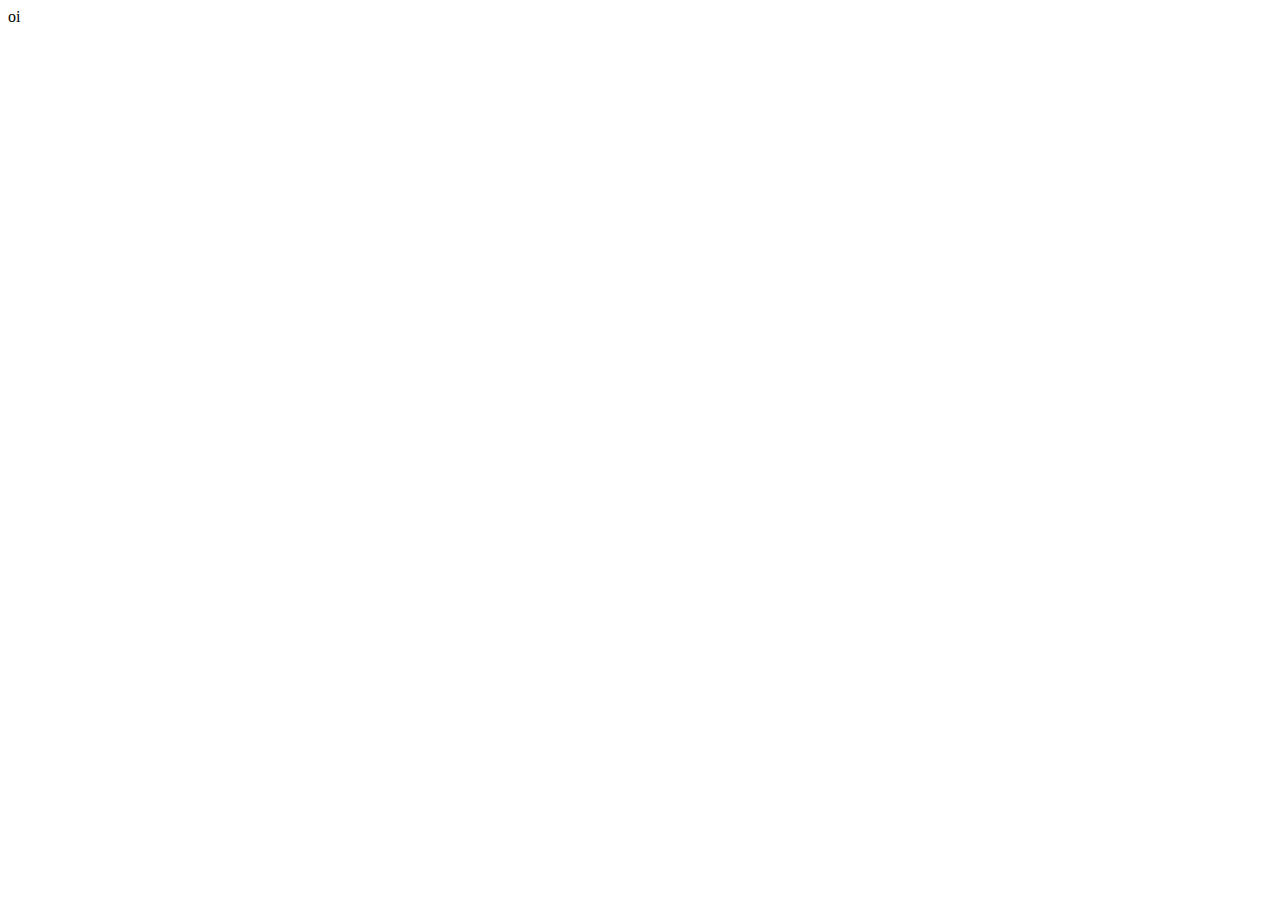
==== PetShop/Cadastro.html @ 4f4d4d79 "Conti" ====
<!DOCTYPE html>
<html lang="pt-br">
<head>
    <meta charset="UTF-8">
    <meta name="viewport" content="width=device-width, initial-scale=1.0">
    <title>PetHome - Cadastro</title>
    <link rel="shortcut icon" href="img/LogoImg.png" type="image/x-icon">
    <link rel="stylesheet" href="https://cdn.jsdelivr.net/npm/bootstrap-icons@1.3.0/font/bootstrap-icons.css">
    <link href="https://fonts.googleapis.com/css2?family=Rubik:wght@500&display=swap" rel="stylesheet">
    <link href="https://fonts.googleapis.com/css?family=Lilita+One&display=swap" rel="stylesheet">
    <link rel="stylesheet" href="CaStyle.css">
</head>
<body>
    oi
</body>
</html>
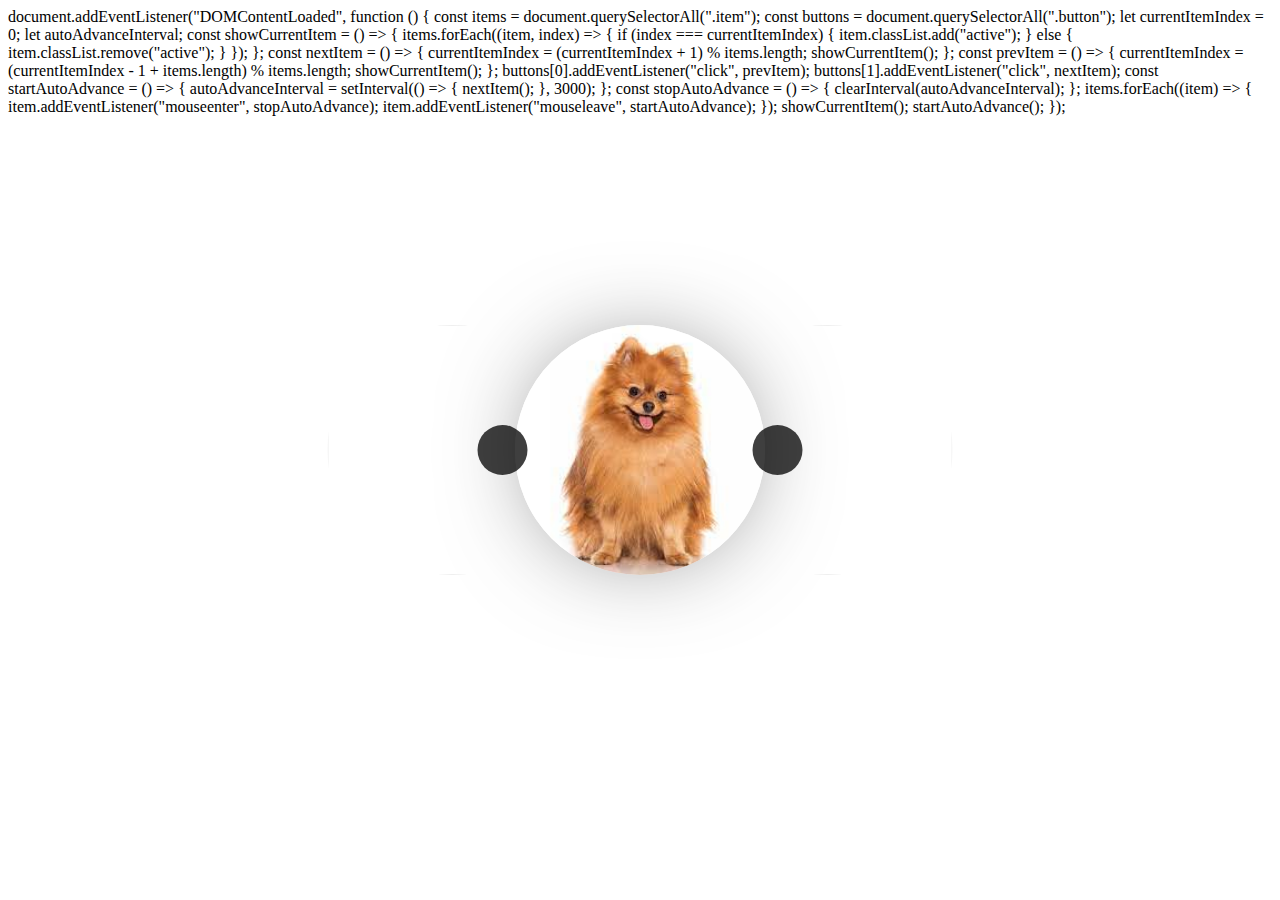
==== commit ea55f8d7: "IHHAAAAAAAA" ====
--- a/PetShop/Cadastro.html
+++ b/PetShop/Cadastro.html
@@ -11,6 +11,75 @@
     <link rel="stylesheet" href="CaStyle.css">
 </head>
 <body>
-    oi
+    <div class="items">
+		<div class="item active">
+			<img src="[data-uri]">
+		</div>
+		<div class="item next">
+			<img src="http://via.placeholder.com/500x500">
+		</div>
+		<div class="item">
+			<img src="http://via.placeholder.com/500x500">
+		</div>
+		<div class="item">
+			<img src="http://via.placeholder.com/500x500">
+		</div>
+		<div class="item prev">
+			<img src="http://via.placeholder.com/500x500">
+		</div>
+		<div class="button-container">
+			<div class="button"><i class="fas fa-angle-left"></i></div>
+			<div class="button"><i class="fas fa-angle-right"></i></div>
+		</div>
+	</div>
 </body>
-</html>+</html>
+
+
+document.addEventListener("DOMContentLoaded", function () {
+	const items = document.querySelectorAll(".item");
+	const buttons = document.querySelectorAll(".button");
+	let currentItemIndex = 0;
+	let autoAdvanceInterval;
+  
+	const showCurrentItem = () => {
+	  items.forEach((item, index) => {
+		if (index === currentItemIndex) {
+		  item.classList.add("active");
+		} else {
+		  item.classList.remove("active");
+		}
+	  });
+	};
+  
+	const nextItem = () => {
+	  currentItemIndex = (currentItemIndex + 1) % items.length;
+	  showCurrentItem();
+	};
+  
+	const prevItem = () => {
+	  currentItemIndex = (currentItemIndex - 1 + items.length) % items.length;
+	  showCurrentItem();
+	};
+  
+	buttons[0].addEventListener("click", prevItem);
+	buttons[1].addEventListener("click", nextItem);
+  
+	const startAutoAdvance = () => {
+	  autoAdvanceInterval = setInterval(() => {
+		nextItem();
+	  }, 3000);
+	};
+  
+	const stopAutoAdvance = () => {
+	  clearInterval(autoAdvanceInterval);
+	};
+  
+	items.forEach((item) => {
+	  item.addEventListener("mouseenter", stopAutoAdvance);
+	  item.addEventListener("mouseleave", startAutoAdvance);
+	});
+  
+	showCurrentItem();
+	startAutoAdvance();
+  });
--- a/PetShop/CaStyle.css
+++ b/PetShop/CaStyle.css
@@ -0,0 +1,221 @@
+<form>
+
+<input type="radio" name="fancy" autofocus value="clubs" id="clubs" />
+<input type="radio" name="fancy" value="hearts" id="hearts" />
+<input type="radio" name="fancy" value="spades" id="spades" />
+<input type="radio" name="fancy" value="diamonds" id="diamonds" />			
+<label for="clubs">&#9827; Clubs</label><label for="hearts">&#9829; Hearts</label><label for="spades">&#9824; Spades</label><label for="diamonds">&#9830; Diamonds</label>
+
+<div class="keys">Use left and right keys to navigate</div>
+</form>
+
+
+
+* {
+	box-sizing: border-box;
+}
+
+
+
+label {
+	background: #444;
+	color: #fff;
+	transition: transform 400ms ease-out;
+	display: inline-block;
+  min-height: 100%;
+	width: 100vw;
+	height: 100vh;
+	
+	
+	text-align: center;
+	line-height: 100vh;
+}
+
+form {
+	
+	top: 0;
+	left: 0;
+	bottom: 0;
+	right: 0;
+	white-space: nowrap;
+}
+input {
+	position: absolute;
+}
+
+.keys {
+	position: fixed;
+	z-index: 10;
+	bottom: 0;
+	left: 0;
+	right: 0;
+	padding: 1rem;
+	color: #fff;
+	text-align: center;
+	transition: all 300ms linear;
+	opacity: 0;
+}
+
+input:focus ~ .keys {
+	opacity: 0.8;
+}
+
+input:nth-of-type(1):checked ~ label:nth-of-type(1), 
+input:nth-of-type(2):checked ~ label:nth-of-type(2),
+input:nth-of-type(3):checked ~ label:nth-of-type(3),
+input:nth-of-type(4):checked ~ label:nth-of-type(4){
+   z-index: 0;
+}
+
+input:nth-of-type(1):checked ~ label {
+	transform: translate3d(0, 0, 0);
+}
+
+input:nth-of-type(2):checked ~ label {
+	transform: translate3d(-100%, 0, 0);
+}
+
+input:nth-of-type(3):checked ~ label {
+	transform: translate3d(-200%, 0, 0);
+}
+
+input:nth-of-type(4):checked ~ label {
+	transform: translate3d(-300%, 0, 0);
+}
+
+label {
+	background: #444;
+	background-size: cover;
+	font-size: 3rem;
+}
+
+label[for="diamonds"],
+label[for="hearts"] {
+	background: #cc0000;
+}
+
+label:before,
+label:after {
+	color: white;
+	display: block;
+	background: rgba(255,255,255,0.2);
+	position: absolute;
+	padding: 1rem;
+	font-size: 3rem;
+	height: 10rem;
+	line-height: 10rem;
+	top: 50%;
+	transform: translate3d(0, -50%, 0);
+	cursor: pointer;
+}
+
+label:before {
+	content: "\276D";
+	right: 100%;
+	border-top-left-radius: 50%;
+	border-bottom-left-radius: 50%;
+}
+
+label:after {
+	content: "\276C";
+	left: 100%;
+	border-top-right-radius: 50%;
+	border-bottom-right-radius: 50%;
+}
+
+
+
+
+
+
+
+
+.items {
+	position: absolute;
+	top: 50%;
+	left: 50%;
+	transform: translate(-50%, -50%);
+	user-select: none;
+  }
+  
+  .items .item {
+	position: absolute;
+	top: 50%;
+	left: 50%;
+	transform: translate(-50%, -50%);
+	width: 250px;
+	height: 250px;
+	border-radius: 50%; /* bolinha */
+	overflow: hidden;
+	transition: all 300ms ease-in-out;
+	z-index: -1;
+	opacity: 0;
+  }
+  
+  .item img {
+	width: 100%;
+	height: 100%;
+	object-fit: cover;
+  }
+  
+  .item.active {
+	opacity: 1;
+	z-index: 99;
+	box-shadow: 0px 0px 105px -35px rgba(0, 0, 0, 0.75);
+  }
+  
+  .item.prev {
+	z-index: 2;
+	opacity: 0.25;
+	transform: translate(-125%, -50%);
+  }
+  
+  .item.next {
+	z-index: 2;
+	opacity: 0.25;
+	transform: translate(25%, -50%);
+  }
+  
+  .items .button-container {
+	position: absolute;
+	top: 50%;
+	left: 50%;
+	transform: translate(-50%, -50%);
+	width: 275px;
+	z-index: 100;
+  }
+  
+  .button-container .button {
+	color: #fff;
+	font-size: 32px;
+	cursor: pointer;
+	position: relative;
+	opacity: 0.75;
+	transition: all 300ms ease-in-out;
+  }
+  
+  .button-container .button:hover {
+	opacity: 1;
+  }
+  
+  .button-container .button:before {
+	content: "";
+	position: absolute;
+	top: 50%;
+	left: 50%;
+	transform: translate(-50%, -50%);
+	width: 50px;
+	height: 50px;
+	background-color: rgba(0, 0, 0, 1);
+	border-radius: 50%;
+	z-index: -99;
+  }
+  
+  .button-container .button:nth-child(1) {
+	float: left;
+  }
+  
+  .button-container .button:nth-child(2) {
+	float: right;
+  }
+  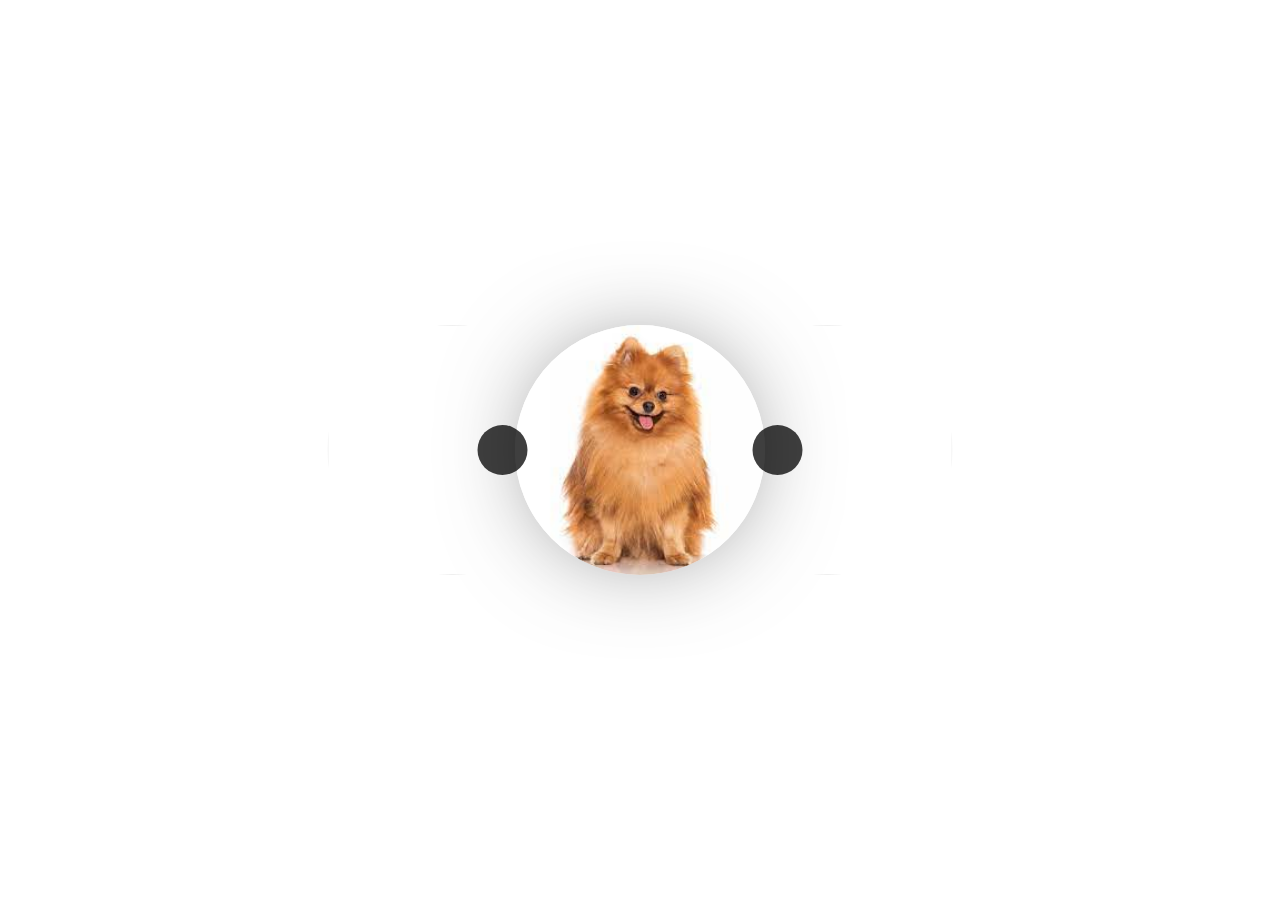
==== commit 1a703dad: "AAAAAA" ====
--- a/PetShop/Cadastro.html
+++ b/PetShop/Cadastro.html
@@ -34,52 +34,3 @@
 	</div>
 </body>
 </html>
-
-
-document.addEventListener("DOMContentLoaded", function () {
-	const items = document.querySelectorAll(".item");
-	const buttons = document.querySelectorAll(".button");
-	let currentItemIndex = 0;
-	let autoAdvanceInterval;
-  
-	const showCurrentItem = () => {
-	  items.forEach((item, index) => {
-		if (index === currentItemIndex) {
-		  item.classList.add("active");
-		} else {
-		  item.classList.remove("active");
-		}
-	  });
-	};
-  
-	const nextItem = () => {
-	  currentItemIndex = (currentItemIndex + 1) % items.length;
-	  showCurrentItem();
-	};
-  
-	const prevItem = () => {
-	  currentItemIndex = (currentItemIndex - 1 + items.length) % items.length;
-	  showCurrentItem();
-	};
-  
-	buttons[0].addEventListener("click", prevItem);
-	buttons[1].addEventListener("click", nextItem);
-  
-	const startAutoAdvance = () => {
-	  autoAdvanceInterval = setInterval(() => {
-		nextItem();
-	  }, 3000);
-	};
-  
-	const stopAutoAdvance = () => {
-	  clearInterval(autoAdvanceInterval);
-	};
-  
-	items.forEach((item) => {
-	  item.addEventListener("mouseenter", stopAutoAdvance);
-	  item.addEventListener("mouseleave", startAutoAdvance);
-	});
-  
-	showCurrentItem();
-	startAutoAdvance();
-  });
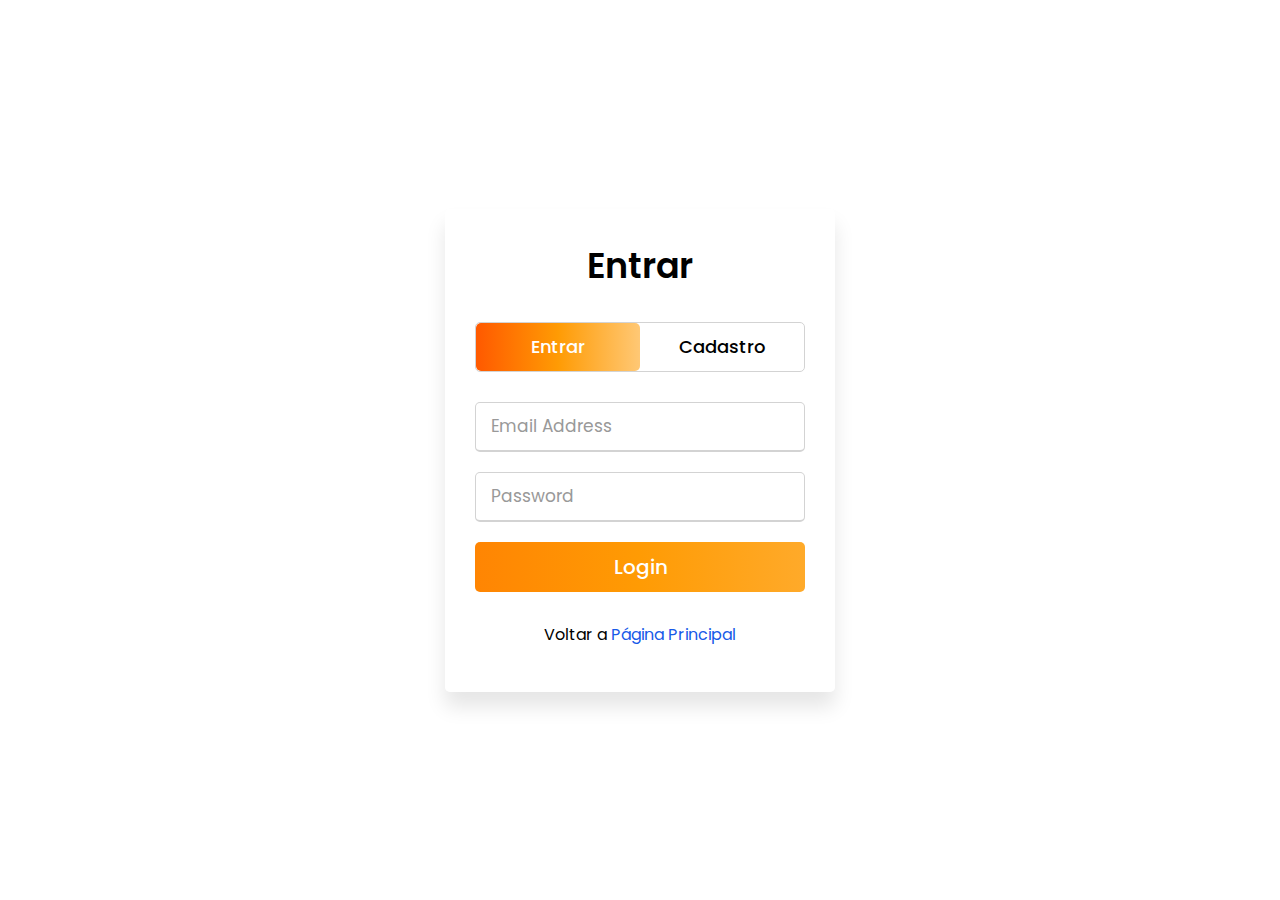
==== commit 90f184fa: "Cadastro/footer/ajustes" ====
--- a/PetShop/Cadastro.html
+++ b/PetShop/Cadastro.html
@@ -1,36 +1,74 @@
 <!DOCTYPE html>
 <html lang="pt-br">
+
 <head>
-    <meta charset="UTF-8">
-    <meta name="viewport" content="width=device-width, initial-scale=1.0">
-    <title>PetHome - Cadastro</title>
-    <link rel="shortcut icon" href="img/LogoImg.png" type="image/x-icon">
-    <link rel="stylesheet" href="https://cdn.jsdelivr.net/npm/bootstrap-icons@1.3.0/font/bootstrap-icons.css">
-    <link href="https://fonts.googleapis.com/css2?family=Rubik:wght@500&display=swap" rel="stylesheet">
-    <link href="https://fonts.googleapis.com/css?family=Lilita+One&display=swap" rel="stylesheet">
-    <link rel="stylesheet" href="CaStyle.css">
+	<meta charset="UTF-8">
+	<meta name="viewport" content="width=device-width, initial-scale=1.0">
+	<title>PetHome - Cadastro</title>
+	<link rel="shortcut icon" href="img/LogoImg.png" type="image/x-icon">
+	<link rel="stylesheet" href="https://cdn.jsdelivr.net/npm/bootstrap-icons@1.3.0/font/bootstrap-icons.css">
+	<link href="https://fonts.googleapis.com/css2?family=Rubik:wght@500&display=swap" rel="stylesheet">
+	<link href="https://fonts.googleapis.com/css?family=Lilita+One&display=swap" rel="stylesheet">
+	<link rel="stylesheet" href="CaStyle.css">
+
 </head>
+
 <body>
-    <div class="items">
-		<div class="item active">
-			<img src="[data-uri]">
+	    
+	<div class="wrapper">
+		<div class="title-text">
+			<div class="title login">
+				Entrar
+			</div>
+			<div class="title signup">
+				Cadastre-se
+			</div>
 		</div>
-		<div class="item next">
-			<img src="http://via.placeholder.com/500x500">
-		</div>
-		<div class="item">
-			<img src="http://via.placeholder.com/500x500">
-		</div>
-		<div class="item">
-			<img src="http://via.placeholder.com/500x500">
-		</div>
-		<div class="item prev">
-			<img src="http://via.placeholder.com/500x500">
-		</div>
-		<div class="button-container">
-			<div class="button"><i class="fas fa-angle-left"></i></div>
-			<div class="button"><i class="fas fa-angle-right"></i></div>
+		<div class="form-container">
+			<div class="slide-controls">
+				<input type="radio" name="slide" id="login" checked>
+				<input type="radio" name="slide" id="signup">
+				<label for="login" class="slide login">Entrar</label>
+				<label for="signup" class="slide signup">Cadastro</label>
+				<div class="slider-tab"></div>
+			</div>
+			<div class="form-inner">
+				<form action="#" class="login">
+					<div class="field">
+						<input type="text" placeholder="Email Address" required>
+					</div>
+					<div class="field">
+						<input type="password" placeholder="Password" required>
+					</div>
+					
+					<div class="field btn">
+						<div class="btn-layer"></div>
+						<input type="submit" value="Login">
+					</div>
+					<div class="signup-link">
+						Voltar a <a href="Index.html">Página Principal</a>
+					</div>
+				</form>
+				<form action="#" class="signup">
+					<div class="field">
+						<input type="text" placeholder="Email Address" required>
+					</div>
+					<div class="field">
+						<input type="password" placeholder="Password" required>
+					</div>
+					<div class="field">
+						<input type="password" placeholder="Confirm password" required>
+					</div>
+					<div class="field btn">
+						<div class="btn-layer"></div>
+						<input type="submit" value="Signup">
+					</div>
+				</form>
+			</div>
 		</div>
 	</div>
+
 </body>
-</html>
+<script src="CaScript.js"></script>
+
+</html>--- a/PetShop/CaStyle.css
+++ b/PetShop/CaStyle.css
@@ -1,221 +1,231 @@
-<form>
-
-<input type="radio" name="fancy" autofocus value="clubs" id="clubs" />
-<input type="radio" name="fancy" value="hearts" id="hearts" />
-<input type="radio" name="fancy" value="spades" id="spades" />
-<input type="radio" name="fancy" value="diamonds" id="diamonds" />			
-<label for="clubs">&#9827; Clubs</label><label for="hearts">&#9829; Hearts</label><label for="spades">&#9824; Spades</label><label for="diamonds">&#9830; Diamonds</label>
-
-<div class="keys">Use left and right keys to navigate</div>
-</form>
-
-
+@import url('https://fonts.googleapis.com/css?family=Poppins:400,500,600,700&display=swap');
 
 * {
+	margin: 0;
+	padding: 0;
 	box-sizing: border-box;
-}
-
-
-
-label {
-	background: #444;
-	color: #fff;
-	transition: transform 400ms ease-out;
-	display: inline-block;
-  min-height: 100%;
-	width: 100vw;
-	height: 100vh;
-	
-	
+	font-family: 'Poppins', sans-serif;
+}
+
+html,
+body {
+	display: grid;
+	height: 100%;
+	width: 100%;
+	place-items: center;
+	background-image: url("https://editalconcursosbrasil.com.br/wp-content/uploads/2023/02/gato-preto-vizinha-nome-lucifer-lucy-polemica.jpg");
+	background-repeat: no-repeat;
+	background-size: cover;
+}
+
+::selection {
+	background: #FF5A5F;
+	color: #fff;
+	opacity: 70%;
+}
+
+.wrapper{
+	overflow: hidden;
+	max-width: 390px;
+	background: rgba(255, 255, 255, 0.6);
+	padding: 30px;
+	border-radius: 5px;
+	box-shadow: 0px 15px 20px rgba(0, 0, 0, 0.1);
+}
+
+
+
+.wrapper .title-text {
+	display: flex;
+	width: 200%;
+	opacity: unset;
+}
+
+.wrapper .title {
+	width: 50%;
+	font-size: 35px;
+	font-weight: 600;
 	text-align: center;
-	line-height: 100vh;
-}
-
-form {
-	
-	top: 0;
+	transition: all 0.6s cubic-bezier(0.68, -0.55, 0.265, 1);
+}
+
+
+
+.wrapper .slide-controls {
+	position: relative;
+	display: flex;
+	height: 50px;
+	width: 100%;
+	overflow: hidden;
+	margin: 30px 0 10px 0;
+	justify-content: space-between;
+	border: 1px solid lightgrey;
+	border-radius: 5px;
+	opacity: 100%;
+	stroke-opacity: initial	;
+}
+
+.slide-controls .slide {
+	height: 100%;
+	width: 100%;
+	color: #fff;
+	font-size: 18px;
+	font-weight: 500;
+	text-align: center;
+	line-height: 48px;
+	cursor: pointer;
+	z-index: 1;
+	transition: all 0.6s ease;
+	opacity: ;
+}
+
+.slide-controls label.signup {
+	color: #000;
+}
+
+.slide-controls .slider-tab {
+	position: absolute;
+	height: 100%;
+	width: 50%;
 	left: 0;
-	bottom: 0;
-	right: 0;
-	white-space: nowrap;
-}
-input {
+	z-index: 0;
+	border-radius: 5px;
+	background: rgb(255, 89, 0, 1);
+	background: linear-gradient(90deg, rgba(255, 89, 0, 1) 0%, rgba(255, 155, 4, 1) 50%, rgba(255, 200, 117, 1) 100%);
+	transition: all 0.6s cubic-bezier(0.68, -0.55, 0.265, 1.55);
+}
+
+input[type="radio"] {
+	display: none;
+}
+
+#signup:checked~.slider-tab {
+	left: 50%;
+}
+
+#signup:checked~label.signup {
+	color: #fff;
+	cursor: default;
+	user-select: none;
+}
+
+#signup:checked~label.login {
+	color: #000;
+}
+
+#login:checked~label.signup {
+	color: #000;
+}
+
+#login:checked~label.login {
+	cursor: default;
+	user-select: none;
+}
+
+.wrapper .form-container {
+	width: 100%;
+	overflow: hidden;
+}
+
+.form-container .form-inner {
+	display: flex;
+	width: 200%;
+}
+
+.form-container .form-inner form {
+	width: 50%;
+	transition: all 0.6s cubic-bezier(0.68, -0.55, 0.265, 1.55);
+}
+
+.form-inner form .field {
+	height: 50px;
+	width: 100%;
+	margin-top: 20px;
+}
+
+.form-inner form .field input {
+	height: 100%;
+	width: 100%;
+	outline: none;
+	padding-left: 15px;
+	border-radius: 5px;
+	border: 1px solid lightgrey;
+	border-bottom-width: 2px;
+	font-size: 17px;
+	transition: all 0.3s ease;
+}
+
+.form-inner form .field input:focus {
+	border-color: #175AE8;
+	/* box-shadow: inset 0 0 3px #fb6aae; */
+}
+
+.form-inner form .field input::placeholder {
+	color: #999;
+	transition: all 0.3s ease;
+}
+
+form .field input:focus::placeholder {
+	color: #b3b3b3;
+}
+
+.form-inner form .pass-link {
+	margin-top: 5px;
+}
+
+.form-inner form .signup-link {
+	text-align: center;
+	margin-top: 30px;
+}
+
+.form-inner form .pass-link a,
+.form-inner form .signup-link a {
+	color: #175AE8;
+	text-decoration: none;
+}
+
+.form-inner form .pass-link a:hover,
+.form-inner form .signup-link a:hover {
+	text-decoration: underline;
+}
+
+form .btn {
+	height: 50px;
+	width: 100%;
+	border-radius: 5px;
+	position: relative;
+	overflow: hidden;
+	padding-top: 0;
+}
+
+form .btn .btn-layer {
+	height: 100%;
+	width: 300%;
 	position: absolute;
-}
-
-.keys {
-	position: fixed;
-	z-index: 10;
-	bottom: 0;
+	left: -100%;
+	background: rgb(255, 89, 0);
+	background: linear-gradient(90deg, rgba(255, 89, 0, 1) 0%, rgba(255, 155, 4, 1) 50%, rgba(255, 200, 117, 1) 100%);
+	border-radius: 5px;
+	transition: all 0.4s ease;
+	opacity: ;
+	;
+}
+
+form .btn:hover .btn-layer {
 	left: 0;
-	right: 0;
-	padding: 1rem;
-	color: #fff;
-	text-align: center;
-	transition: all 300ms linear;
-	opacity: 0;
-}
-
-input:focus ~ .keys {
-	opacity: 0.8;
-}
-
-input:nth-of-type(1):checked ~ label:nth-of-type(1), 
-input:nth-of-type(2):checked ~ label:nth-of-type(2),
-input:nth-of-type(3):checked ~ label:nth-of-type(3),
-input:nth-of-type(4):checked ~ label:nth-of-type(4){
-   z-index: 0;
-}
-
-input:nth-of-type(1):checked ~ label {
-	transform: translate3d(0, 0, 0);
-}
-
-input:nth-of-type(2):checked ~ label {
-	transform: translate3d(-100%, 0, 0);
-}
-
-input:nth-of-type(3):checked ~ label {
-	transform: translate3d(-200%, 0, 0);
-}
-
-input:nth-of-type(4):checked ~ label {
-	transform: translate3d(-300%, 0, 0);
-}
-
-label {
-	background: #444;
-	background-size: cover;
-	font-size: 3rem;
-}
-
-label[for="diamonds"],
-label[for="hearts"] {
-	background: #cc0000;
-}
-
-label:before,
-label:after {
-	color: white;
-	display: block;
-	background: rgba(255,255,255,0.2);
-	position: absolute;
-	padding: 1rem;
-	font-size: 3rem;
-	height: 10rem;
-	line-height: 10rem;
-	top: 50%;
-	transform: translate3d(0, -50%, 0);
+}
+
+form .btn input[type="submit"] {
+	height: 100%;
+	width: 100%;
+	z-index: 1;
+	position: relative;
+	background: none;
+	border: none;
+	color: #fff;
+	padding-left: 0;
+	border-radius: 5px;
+	font-size: 20px;
+	font-weight: 500;
 	cursor: pointer;
-}
-
-label:before {
-	content: "\276D";
-	right: 100%;
-	border-top-left-radius: 50%;
-	border-bottom-left-radius: 50%;
-}
-
-label:after {
-	content: "\276C";
-	left: 100%;
-	border-top-right-radius: 50%;
-	border-bottom-right-radius: 50%;
-}
-
-
-
-
-
-
-
-
-.items {
-	position: absolute;
-	top: 50%;
-	left: 50%;
-	transform: translate(-50%, -50%);
-	user-select: none;
-  }
-  
-  .items .item {
-	position: absolute;
-	top: 50%;
-	left: 50%;
-	transform: translate(-50%, -50%);
-	width: 250px;
-	height: 250px;
-	border-radius: 50%; /* bolinha */
-	overflow: hidden;
-	transition: all 300ms ease-in-out;
-	z-index: -1;
-	opacity: 0;
-  }
-  
-  .item img {
-	width: 100%;
-	height: 100%;
-	object-fit: cover;
-  }
-  
-  .item.active {
-	opacity: 1;
-	z-index: 99;
-	box-shadow: 0px 0px 105px -35px rgba(0, 0, 0, 0.75);
-  }
-  
-  .item.prev {
-	z-index: 2;
-	opacity: 0.25;
-	transform: translate(-125%, -50%);
-  }
-  
-  .item.next {
-	z-index: 2;
-	opacity: 0.25;
-	transform: translate(25%, -50%);
-  }
-  
-  .items .button-container {
-	position: absolute;
-	top: 50%;
-	left: 50%;
-	transform: translate(-50%, -50%);
-	width: 275px;
-	z-index: 100;
-  }
-  
-  .button-container .button {
-	color: #fff;
-	font-size: 32px;
-	cursor: pointer;
-	position: relative;
-	opacity: 0.75;
-	transition: all 300ms ease-in-out;
-  }
-  
-  .button-container .button:hover {
-	opacity: 1;
-  }
-  
-  .button-container .button:before {
-	content: "";
-	position: absolute;
-	top: 50%;
-	left: 50%;
-	transform: translate(-50%, -50%);
-	width: 50px;
-	height: 50px;
-	background-color: rgba(0, 0, 0, 1);
-	border-radius: 50%;
-	z-index: -99;
-  }
-  
-  .button-container .button:nth-child(1) {
-	float: left;
-  }
-  
-  .button-container .button:nth-child(2) {
-	float: right;
-  }
-  +}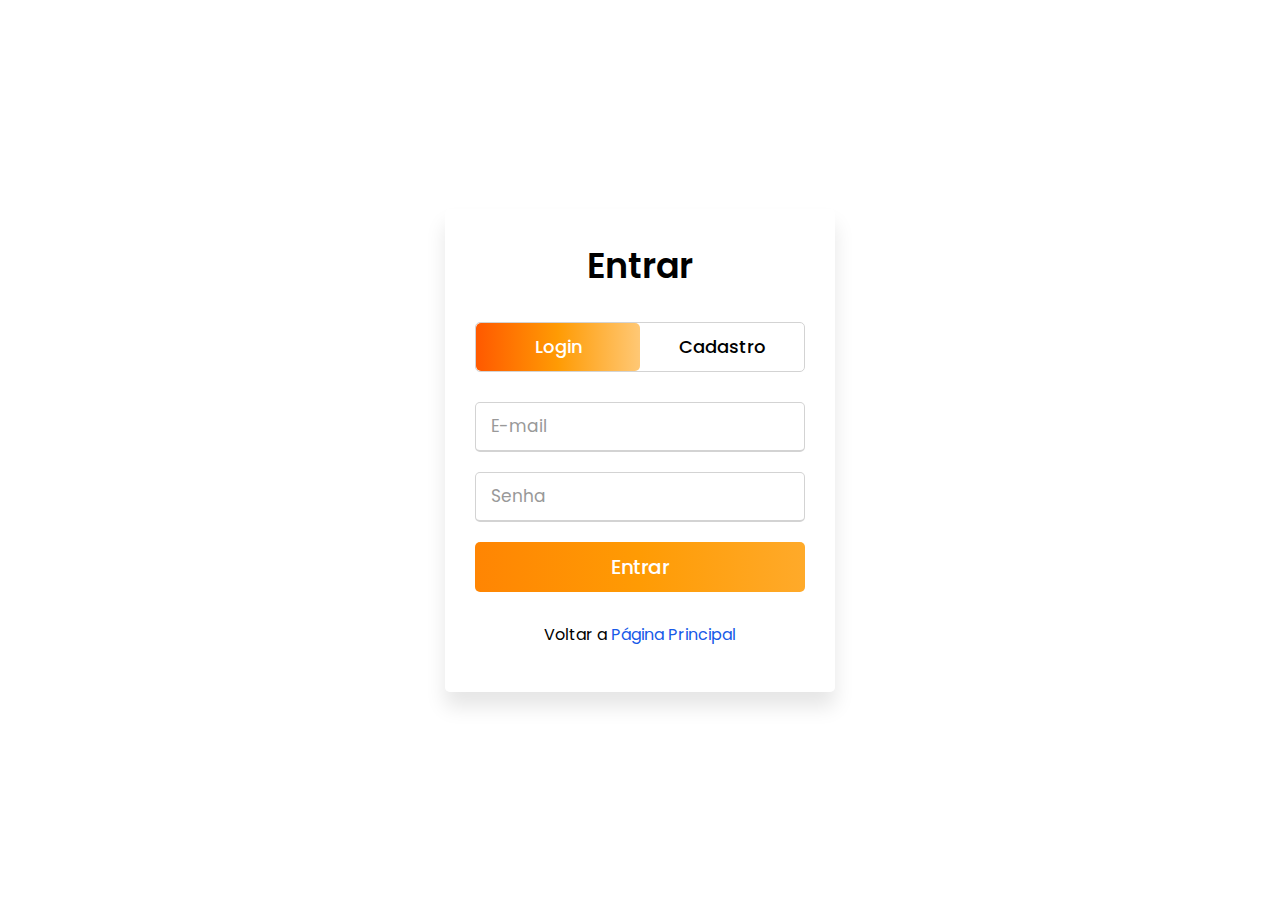
==== commit 4b105e9c: "Cadastro/Card" ====
--- a/PetShop/Cadastro.html
+++ b/PetShop/Cadastro.html
@@ -10,6 +10,8 @@
 	<link href="https://fonts.googleapis.com/css2?family=Rubik:wght@500&display=swap" rel="stylesheet">
 	<link href="https://fonts.googleapis.com/css?family=Lilita+One&display=swap" rel="stylesheet">
 	<link rel="stylesheet" href="CaStyle.css">
+	<link rel="stylesheet" href="https://cdnjs.cloudflare.com/ajax/libs/font-awesome/4.7.0/css/font-awesome.min.css">
+
 
 </head>
 
@@ -28,22 +30,22 @@
 			<div class="slide-controls">
 				<input type="radio" name="slide" id="login" checked>
 				<input type="radio" name="slide" id="signup">
-				<label for="login" class="slide login">Entrar</label>
+				<label for="login" class="slide login">Login</label>
 				<label for="signup" class="slide signup">Cadastro</label>
 				<div class="slider-tab"></div>
 			</div>
 			<div class="form-inner">
 				<form action="#" class="login">
 					<div class="field">
-						<input type="text" placeholder="Email Address" required>
+						<input type="text" placeholder="E-mail" required>
 					</div>
 					<div class="field">
-						<input type="password" placeholder="Password" required>
+						<input type="password" placeholder="Senha" required>
 					</div>
 					
 					<div class="field btn">
 						<div class="btn-layer"></div>
-						<input type="submit" value="Login">
+						<input type="submit" value="Entrar">
 					</div>
 					<div class="signup-link">
 						Voltar a <a href="Index.html">Página Principal</a>
@@ -51,17 +53,17 @@
 				</form>
 				<form action="#" class="signup">
 					<div class="field">
-						<input type="text" placeholder="Email Address" required>
+						<input type="text" placeholder="E-mail" required>
 					</div>
 					<div class="field">
-						<input type="password" placeholder="Password" required>
+						<input type="password" placeholder="Senha" required>
 					</div>
 					<div class="field">
-						<input type="password" placeholder="Confirm password" required>
+						<input type="password" placeholder="Confirme a senha" required>
 					</div>
 					<div class="field btn">
 						<div class="btn-layer"></div>
-						<input type="submit" value="Signup">
+						<input type="submit" value="Cadastrar-se">
 					</div>
 				</form>
 			</div>
